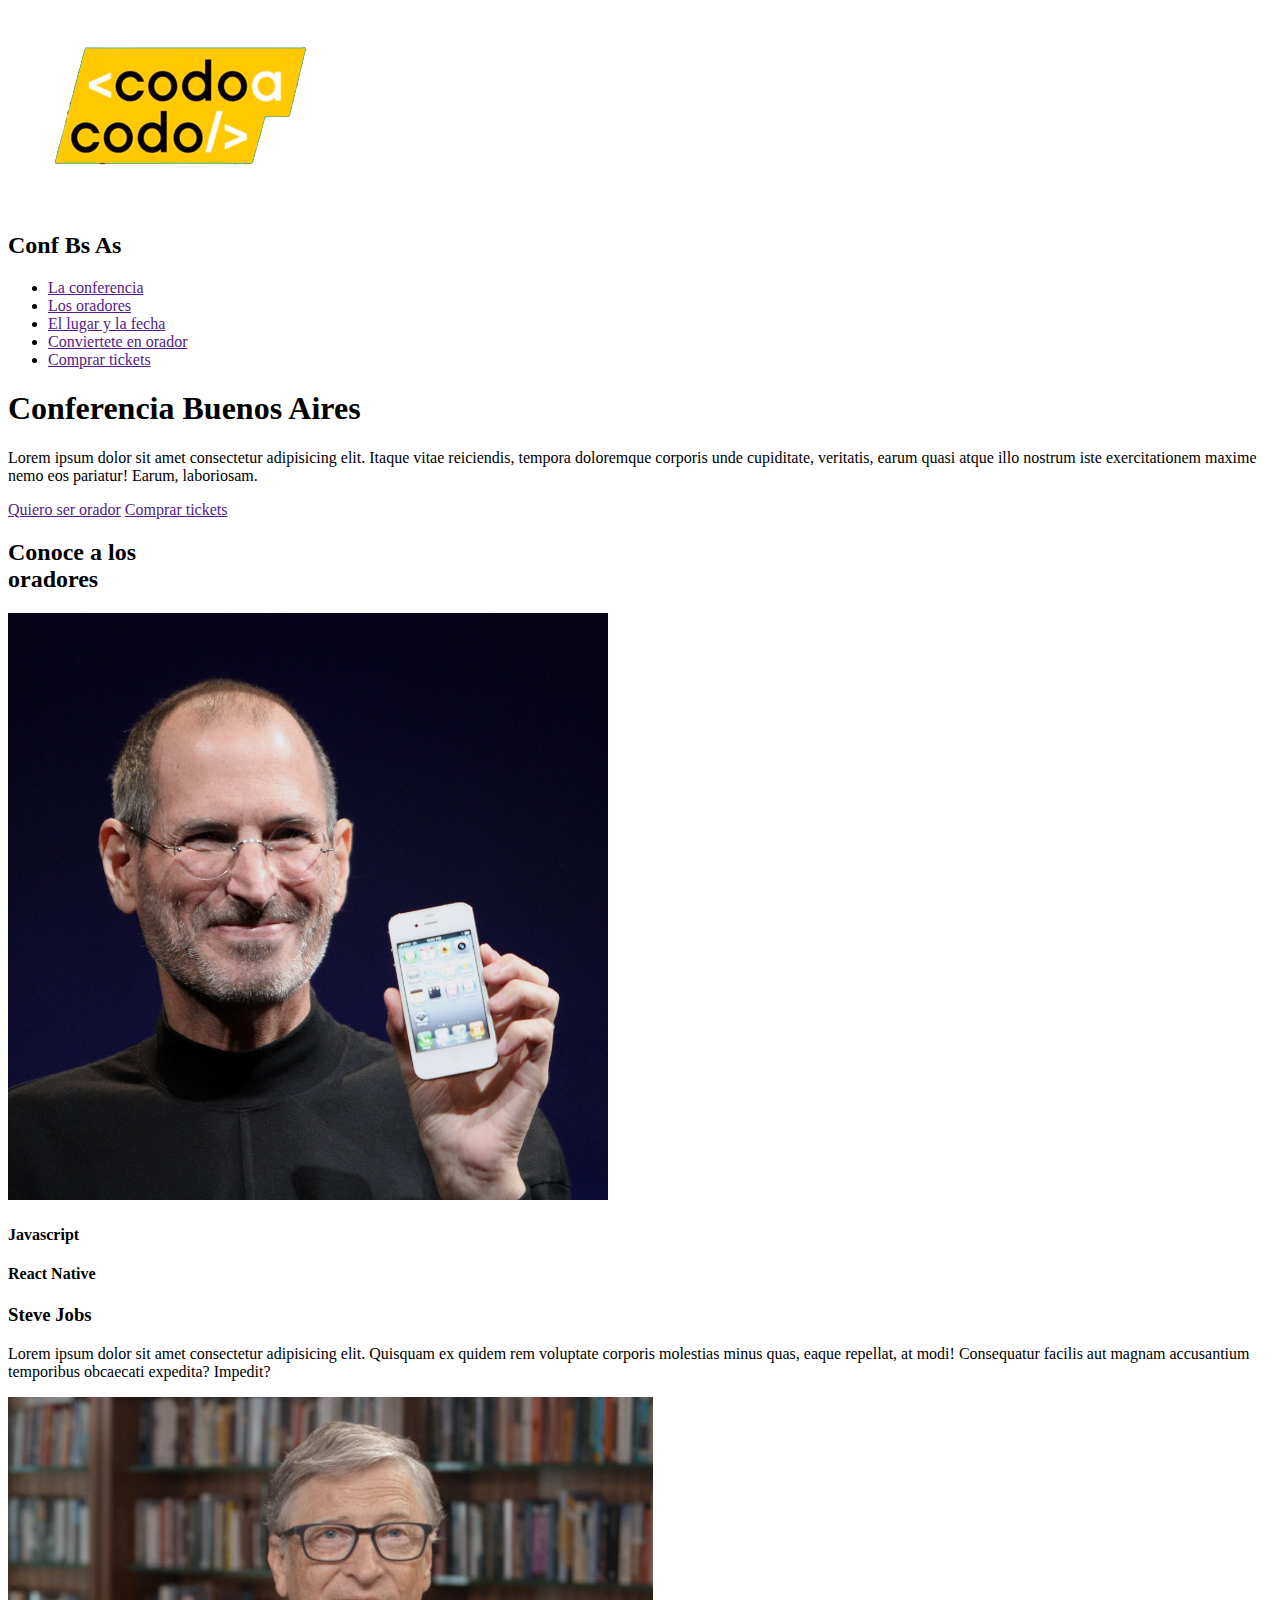
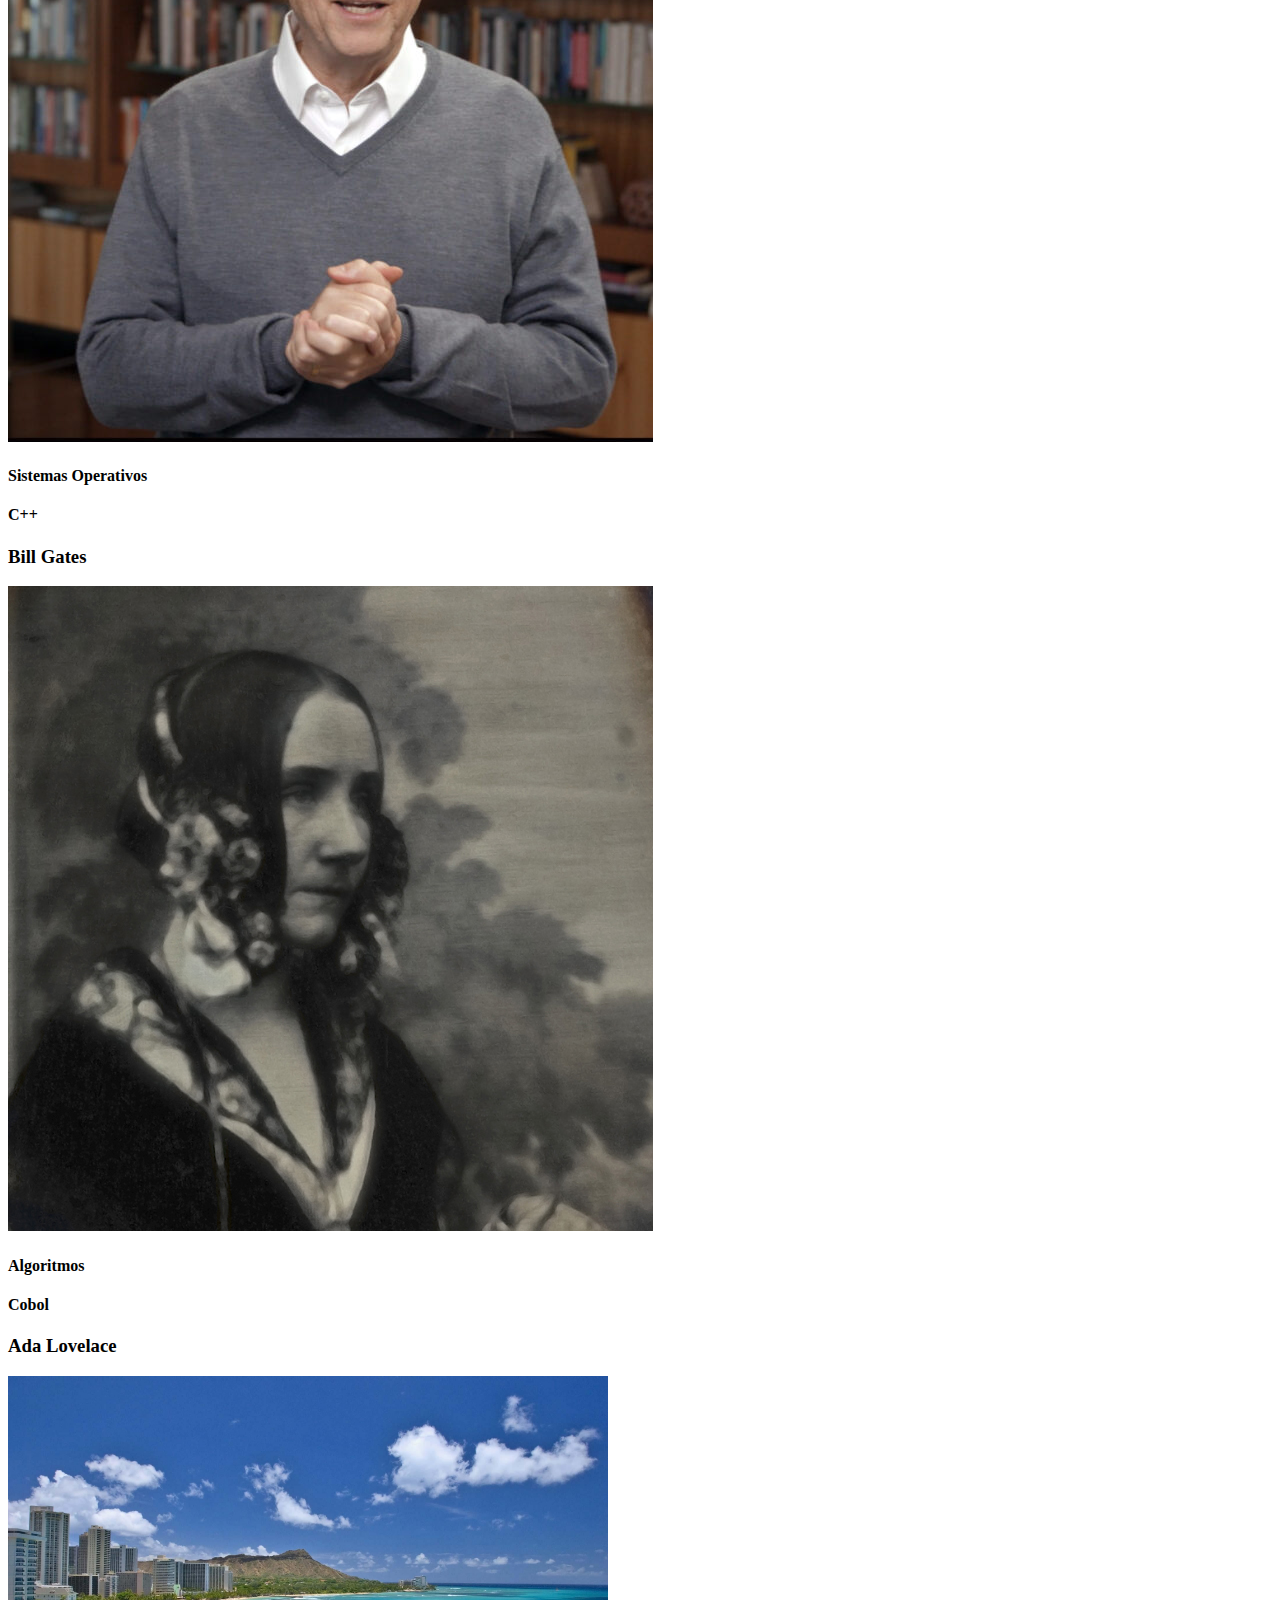
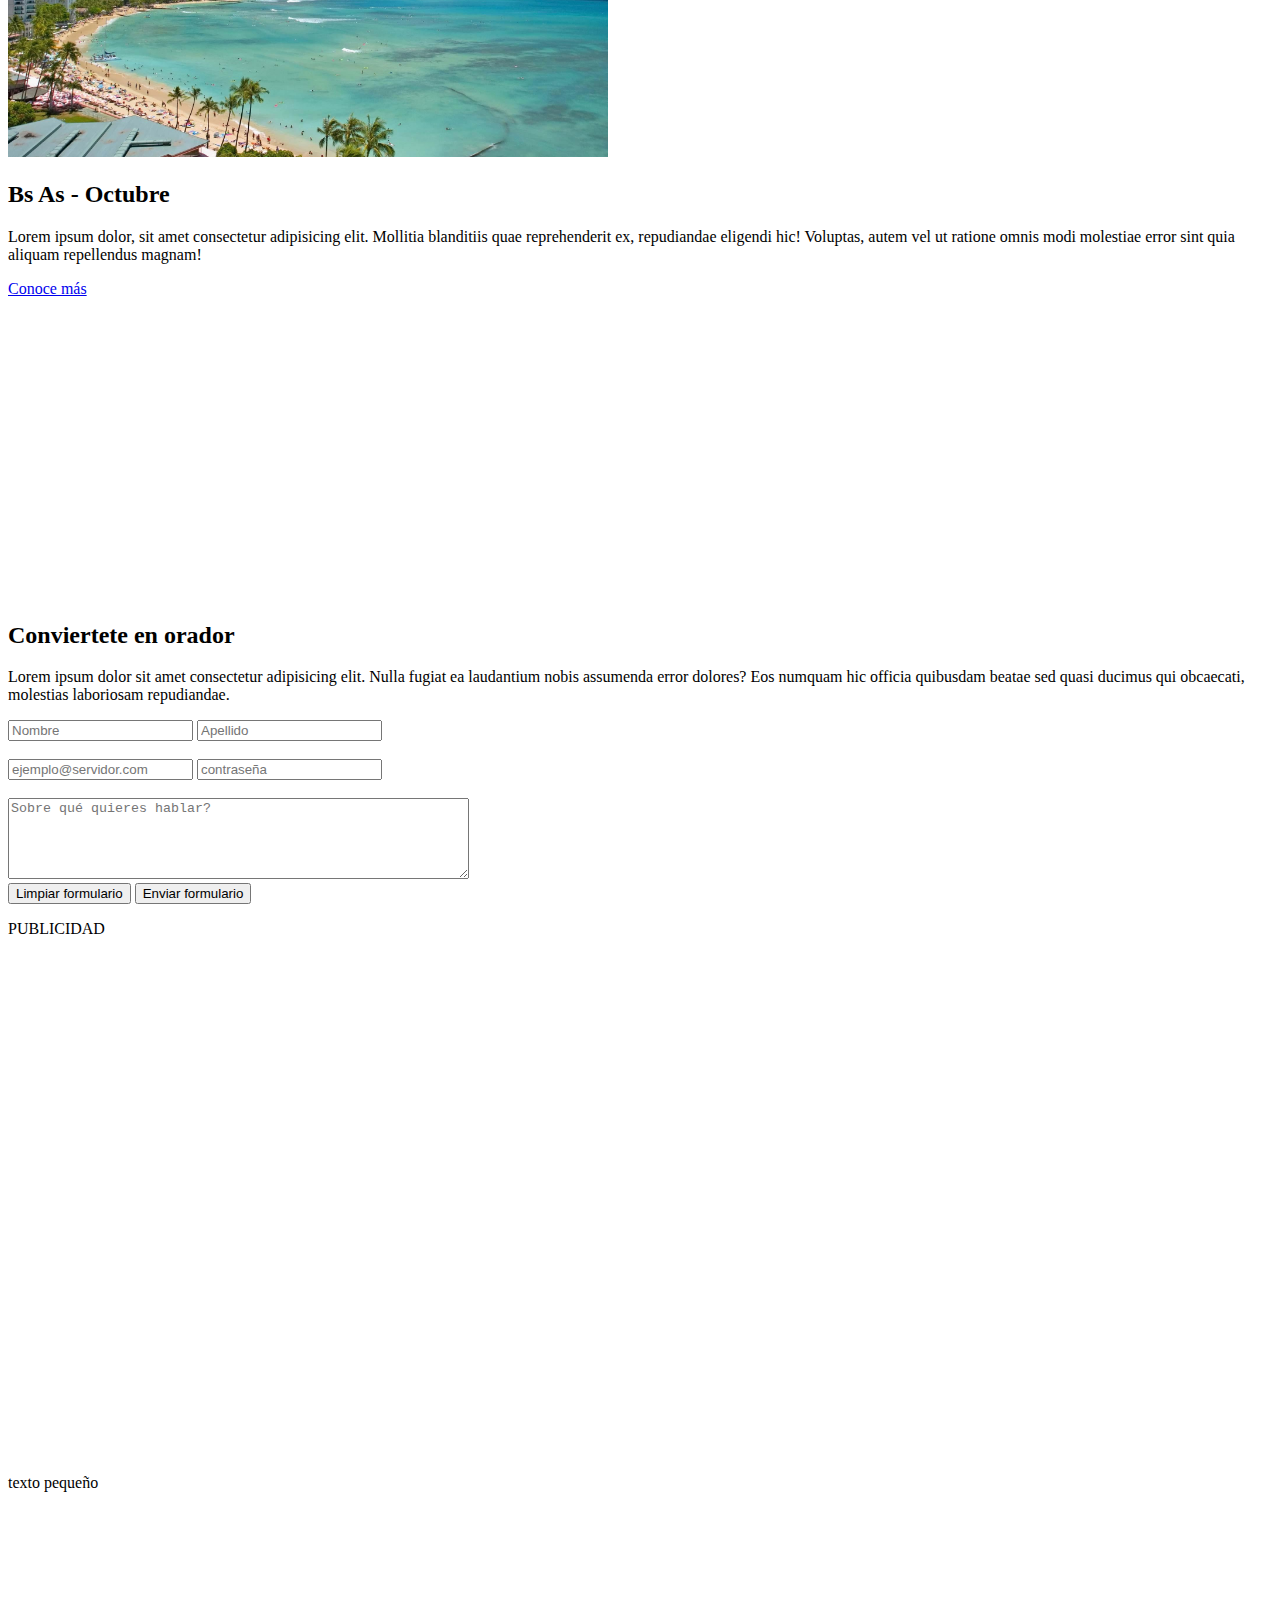
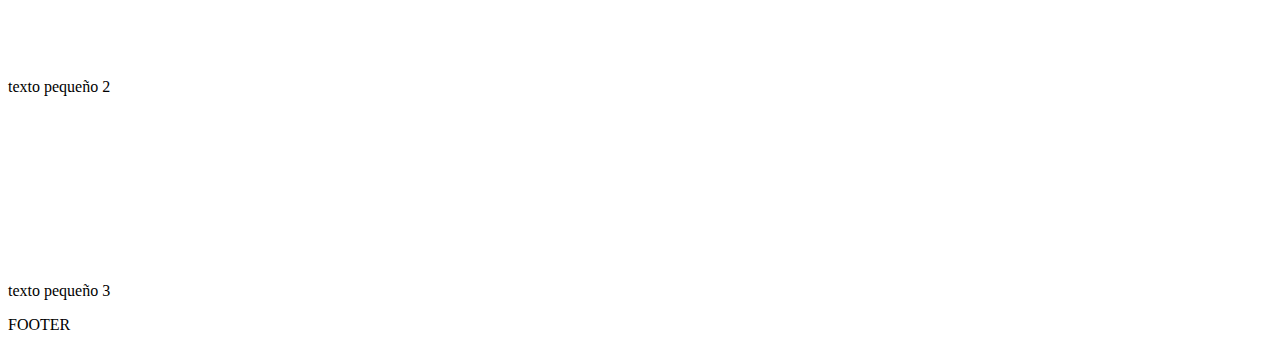
==== index.html @ dec9423e "Clase 5 16082023" ====
<!DOCTYPE html>
<html lang="en">
<head>
    <meta charset="UTF-8">
    <meta name="viewport" content="width=device-width, initial-scale=1.0">
    <title>Proyecto Integrador Front | Lucia Gonzalez</title>
    <!--favicon-->
    <link rel="stylesheet" href="">
</head>
<body>
    <header>
            <a href="#">   
                <img src="./assets/img/codoacodo.png" alt="logo de codo a codo 4.0">
            </a>
            <h2>Conf Bs As</h2>
            <nav>
                <ul>
                    <li><a href="">La conferencia</a></li>
                    <li><a href="">Los oradores</a></li>
                    <li><a href="">El lugar y la fecha</a></li>
                    <li><a href="">Conviertete en orador</a></li>
                    <li><a href="">Comprar tickets</a></li>
                </ul>
            </nav>
            <section>
                <!--<img src="" alt="imagen del palacio de aguas argentinas">-->
                <h1>Conferencia Buenos Aires</h1>
                <p>
                    Lorem ipsum dolor sit amet consectetur adipisicing elit. Itaque vitae reiciendis, tempora doloremque corporis unde cupiditate, veritatis, earum quasi atque illo nostrum iste exercitationem maxime nemo eos pariatur! Earum, laboriosam.
                </p>
                <a href="">Quiero ser orador</a>
                <a href="">Comprar tickets</a>
            </section>
        </header>
        
        <main>
          <section id="oradores">
            <h2><div>Conoce a los</div> oradores</h2>

            <div>
                <img src="./assets/img/Steve_Jobs.jpg" alt="Steve Jobs rostro completo con celular en la mano" width="600" loading="lazy">
                <h4>Javascript</h4>
                <h4>React Native</h4>
                <h3>Steve Jobs</h3>
                <p>Lorem ipsum dolor sit amet consectetur adipisicing elit. Quisquam ex quidem rem voluptate corporis molestias minus quas, eaque repellat, at modi! Consequatur facilis aut magnam accusantium temporibus obcaecati expedita? Impedit?</p>
            </div>
            
            <div>
                <img src="./assets/img/bill.jpg" alt="bill gates" loading="lazy">
                <h4>Sistemas Operativos</h4>
                <h4>C++</h4>
                <h3>Bill Gates</h3>
                <p></p>
            </div>
            <div>
                <img src="./assets/img/ada.jpeg" alt="Ada Lovelace" loading="lazy">
                <h4>Algoritmos</h4>
                <h4>Cobol</h4>
                <h3>Ada Lovelace</h3>
                <p></p>
            </div>
        </section>

          <section id="lugarFecha">
            <img src="./assets/img/honolulu.jpg" alt="Mar del plata" width="600" loading="lazy">
            <h2>Bs As - Octubre</h2>
            <p>Lorem ipsum dolor, sit amet consectetur adipisicing elit. Mollitia blanditiis quae reprehenderit ex, repudiandae eligendi hic! Voluptas, autem vel ut ratione omnis modi molestiae error sint quia aliquam repellendus magnam!</p>
            <a href="./pages/404.html">Conoce más</a>
          </section>

          <section>
            <iframe src="https://www.google.com/maps/embed?pb=!1m18!1m12!1m3!1d3284.1366237167395!2d-58.39758742425996!3d-34.60070657295539!2m3!1f0!2f0!3f0!3m2!1i1024!2i768!4f13.1!3m3!1m2!1s0x95bccabfe23f5e3b%3A0x6f90fe1eadb235cf!2sMuseo%20del%20Agua%20y%20de%20la%20Historia%20Sanitaria!5e0!3m2!1ses!2sar!4v1692228848422!5m2!1ses!2sar" width="400" height="300" style="border:0;" allowfullscreen="" loading="lazy" referrerpolicy="no-referrer-when-downgrade"></iframe>
          </section>

          <section id="formularioOrador">
            <h2>Conviertete en orador</h2>
            <p>Lorem ipsum dolor sit amet consectetur adipisicing elit. Nulla fugiat ea laudantium nobis assumenda error dolores? Eos numquam hic officia quibusdam beatae sed quasi ducimus qui obcaecati, molestias laboriosam repudiandae.</p>
            <form action="./pages/404.html" method="get">
                <div>
                    <input type="text" id="name" name="name" placeholder="Nombre" required>
                    <input type="text" name="apellido" id="apellido" placeholder="Apellido" required>
                </div>
                <br>
                <div>
                    <input type="email" id="email" name="email" placeholder="ejemplo@servidor.com">
                    <input type="password" placeholder="contraseña">
                </div>
                <br>
                <div>
                    <textarea name="comentario" id="comentario" cols="55" rows="5" placeholder="Sobre qué quieres hablar?" required></textarea>
                </div>
                <div>
                    <input type="reset" value="Limpiar formulario">
                    <input type="submit" value="Enviar formulario">
                </div>
            </form>
          </section>
         
        </main>
        <aside>
            <p>PUBLICIDAD</p>
            <div>
                <iframe width="400" height="500"  src="https://www.youtube.com/embed/ptXiQwE535s?controls=0&amp;start=10" title="YouTube video player" frameborder="0" allow="accelerometer; autoplay; clipboard-write; encrypted-media; gyroscope; picture-in-picture; web-share" allowfullscreen></iframe>
                
                <p>texto pequeño</p>
            </div>
            <div>
                <iframe width="400"  src="https://www.youtube.com/embed/ptXiQwE535s?controls=0&amp;start=10" title="YouTube video player" frameborder="0" allow="accelerometer; autoplay; clipboard-write; encrypted-media; gyroscope; picture-in-picture; web-share" allowfullscreen></iframe>
                <p>texto pequeño 2</p>
            </div>
            <div>
                <iframe width="400"  src="https://www.youtube.com/embed/SIotISUq-3w" title="YouTube video player" frameborder="0" allow="accelerometer; autoplay; clipboard-write; encrypted-media; gyroscope; picture-in-picture; web-share" allowfullscreen></iframe>
                <p>texto pequeño 3</p>
            </div>
        </aside>
      
       
        <footer>
            FOOTER
        </footer>
</body>
</html>
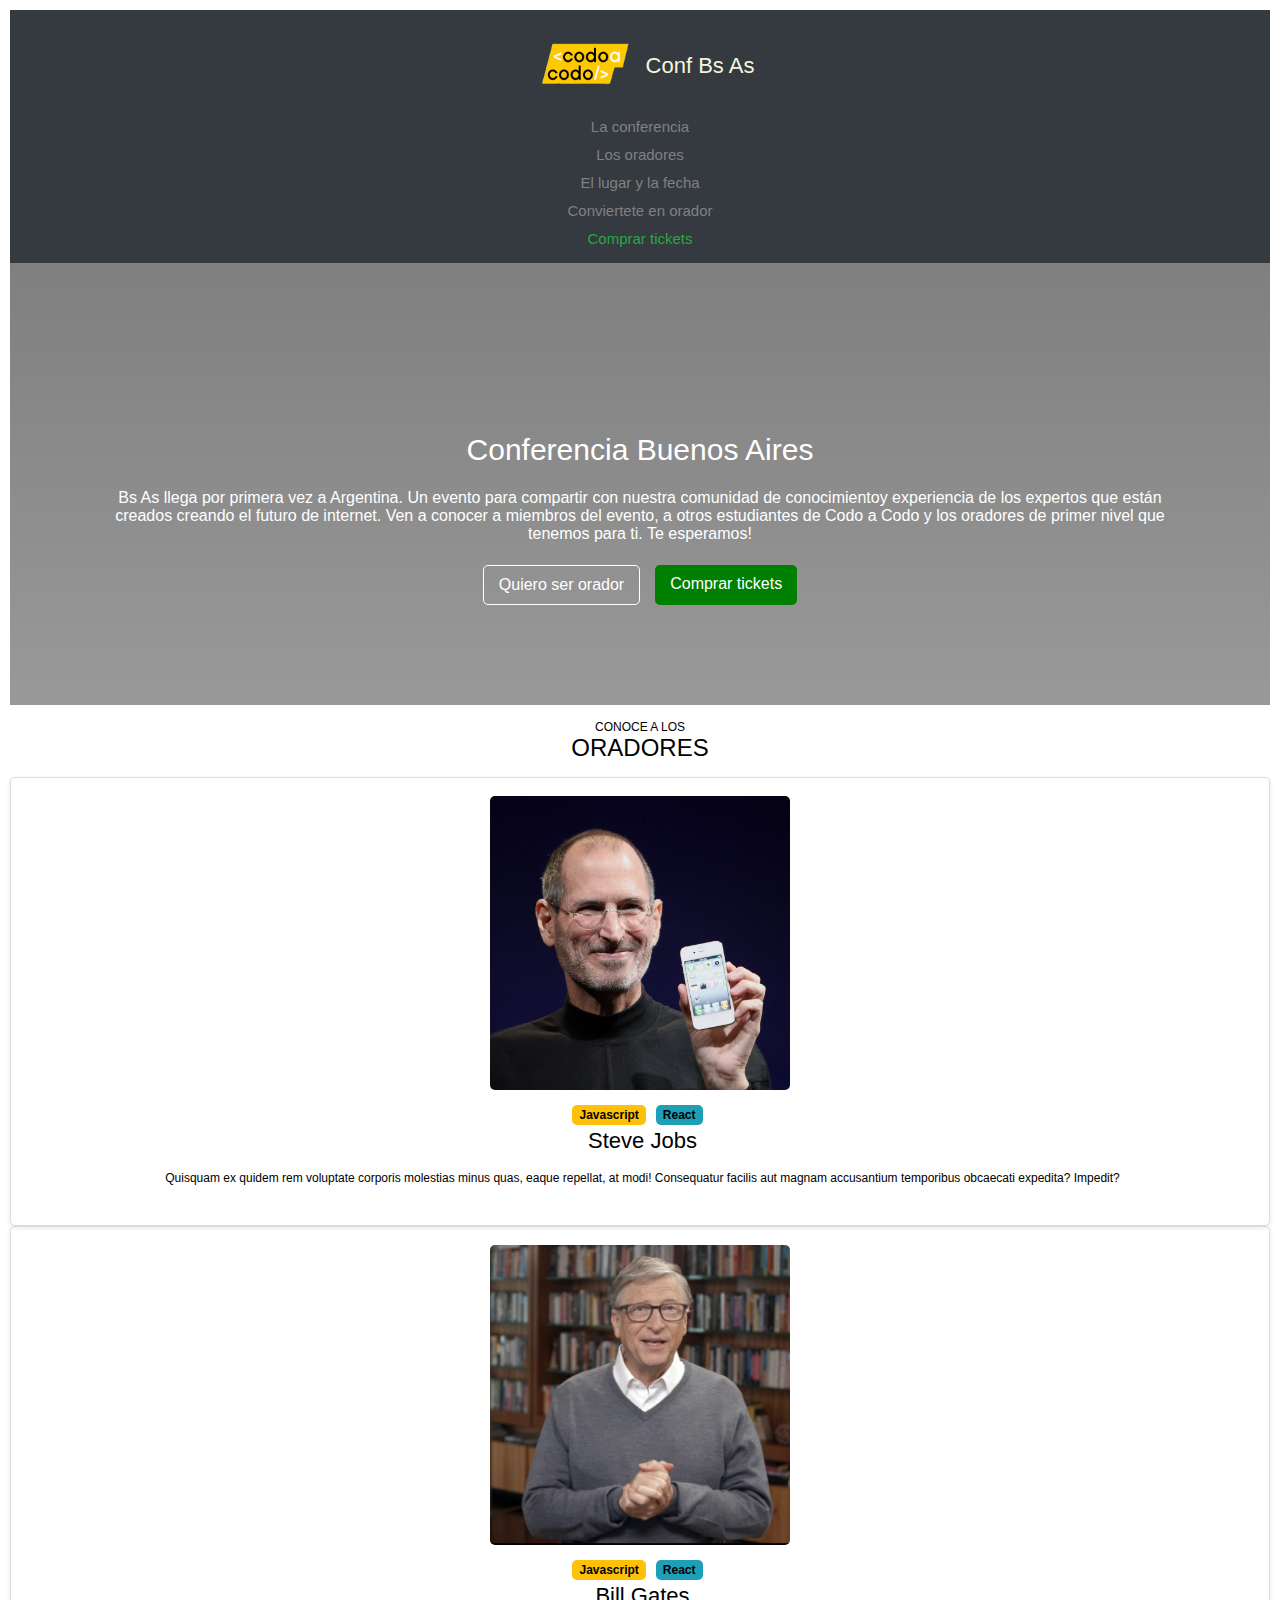
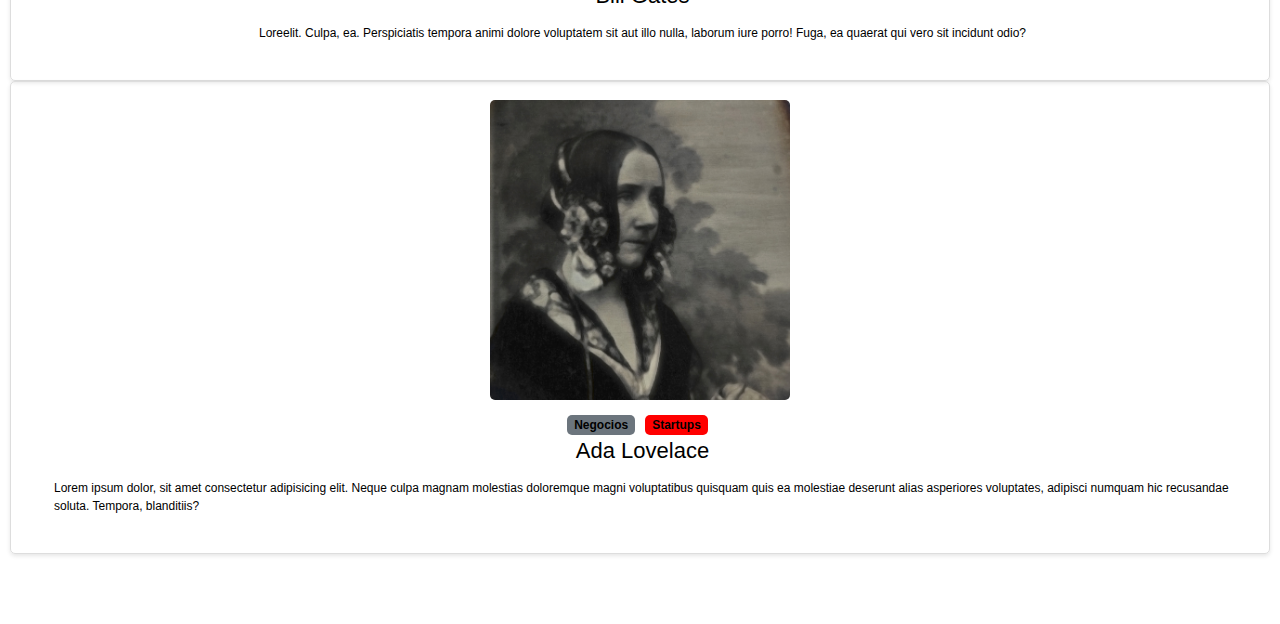
==== commit f75cef0f: "subida 2" ====
--- a/index.html
+++ b/index.html
@@ -5,118 +5,132 @@
     <meta name="viewport" content="width=device-width, initial-scale=1.0">
     <title>Proyecto Integrador Front | Lucia Gonzalez</title>
     <!--favicon-->
-    <link rel="stylesheet" href="">
+    <link rel="stylesheet" href="styles2.css">
 </head>
 <body>
-    <header>
-            <a href="#">   
-                <img src="./assets/img/codoacodo.png" alt="logo de codo a codo 4.0">
-            </a>
-            <h2>Conf Bs As</h2>
-            <nav>
+    <header >
+        <div class="encabezado">
+            <div class="logo_inicio">
+                <a href="#">   
+                    <img src="./assets/img/codoacodo.png" alt="logo de codo a codo 4.0">
+                </a>
+                <h2>Conf Bs As</h2>
+            </div>
+            <nav class="nav1">
                 <ul>
-                    <li><a href="">La conferencia</a></li>
+                    <li class="li"><a href="">La conferencia</a></li>
                     <li><a href="">Los oradores</a></li>
                     <li><a href="">El lugar y la fecha</a></li>
                     <li><a href="">Conviertete en orador</a></li>
-                    <li><a href="">Comprar tickets</a></li>
+                    <li><a id="colorverde" href="">Comprar tickets</a></li>
                 </ul>
             </nav>
-            <section>
+        </div>
+        <div class="encabezado2">
+            <section class="seccion_ppal">
                 <!--<img src="" alt="imagen del palacio de aguas argentinas">-->
                 <h1>Conferencia Buenos Aires</h1>
                 <p>
-                    Lorem ipsum dolor sit amet consectetur adipisicing elit. Itaque vitae reiciendis, tempora doloremque corporis unde cupiditate, veritatis, earum quasi atque illo nostrum iste exercitationem maxime nemo eos pariatur! Earum, laboriosam.
+                    Bs As llega por primera vez a Argentina. Un evento para compartir con nuestra comunidad de conocimientoy experiencia de los expertos que están creados creando el futuro de internet. Ven a conocer a miembros del evento, a otros estudiantes de Codo a Codo  y los oradores de primer nivel que tenemos para ti. Te esperamos!
                 </p>
-                <a href="">Quiero ser orador</a>
-                <a href="">Comprar tickets</a>
+                <div class="botones">
+                    <a id="quieroserorador" href="">Quiero ser orador</a>
+                    <a id="comprartickets" href="">Comprar tickets</a>
+                </div>
+                
             </section>
+        </div>
         </header>
         
-        <main>
-          <section id="oradores">
-            <h2><div>Conoce a los</div> oradores</h2>
-
-            <div>
-                <img src="./assets/img/Steve_Jobs.jpg" alt="Steve Jobs rostro completo con celular en la mano" width="600" loading="lazy">
-                <h4>Javascript</h4>
-                <h4>React Native</h4>
-                <h3>Steve Jobs</h3>
-                <p>Lorem ipsum dolor sit amet consectetur adipisicing elit. Quisquam ex quidem rem voluptate corporis molestias minus quas, eaque repellat, at modi! Consequatur facilis aut magnam accusantium temporibus obcaecati expedita? Impedit?</p>
+        <main class="main">
+          <section class="oradores" id="oradores">
+            <div class="titulo">
+                <h2><div>CONOCE A LOS</div> ORADORES</h2>
             </div>
-            
-            <div>
-                <img src="./assets/img/bill.jpg" alt="bill gates" loading="lazy">
-                <h4>Sistemas Operativos</h4>
-                <h4>C++</h4>
-                <h3>Bill Gates</h3>
-                <p></p>
-            </div>
-            <div>
-                <img src="./assets/img/ada.jpeg" alt="Ada Lovelace" loading="lazy">
-                <h4>Algoritmos</h4>
-                <h4>Cobol</h4>
-                <h3>Ada Lovelace</h3>
-                <p></p>
+            <div class="tarjetas">
+                <div class="orador">
+                    <img class="imgorador" src="./assets/img/Steve_Jobs.jpg" alt="Steve Jobs rostro completo con celular en la mano" width="600" loading="lazy">
+                    <div class="etiquetitas">
+                        <h4 class="etiquetaamarilla">Javascript</h4>
+                        <h4 class="etiquetaceleste">React</h4>
+                    </div>
+                    <h3 class="nombre">Steve Jobs</h3>
+                    <p> Quisquam ex quidem rem voluptate corporis molestias minus quas, eaque repellat, at modi! Consequatur facilis aut magnam accusantium temporibus obcaecati expedita? Impedit?</p>
+                </div>
+                
+                <div class="orador">
+                    <img class="imgorador" src="./assets/img/bill.jpg" alt="bill gates" loading="lazy">
+                    <div class="etiquetitas">
+                        <h4 class="etiquetaamarilla">Javascript</h4>
+                        <h4 class="etiquetaceleste">React</h4>
+                    </div>
+                    <h3 class="nombre">Bill Gates</h3>
+                    <p>Loreelit. Culpa, ea. Perspiciatis tempora animi dolore voluptatem sit aut illo nulla, laborum iure porro! Fuga, ea quaerat qui vero sit incidunt odio?</p>
+                </div>
+                <div class="orador">
+                    <img class="imgorador" src="./assets/img/ada.jpeg" alt="Ada Lovelace" loading="lazy">
+                    <div class="etiquetitas">
+                        <h4 class="etiquetagris">Negocios</h4>
+                        <h4 class="etiquetaroja">Startups</h4>
+                    </div>
+                    <h3 class="nombre">Ada Lovelace</h3>
+                    <p>Lorem ipsum dolor, sit amet consectetur adipisicing elit. Neque culpa magnam molestias doloremque magni voluptatibus quisquam quis ea molestiae deserunt alias asperiores voluptates, adipisci numquam hic recusandae soluta. Tempora, blanditiis?</p>
+                </div>
             </div>
         </section>
 
-          <section id="lugarFecha">
-            <img src="./assets/img/honolulu.jpg" alt="Mar del plata" width="600" loading="lazy">
-            <h2>Bs As - Octubre</h2>
-            <p>Lorem ipsum dolor, sit amet consectetur adipisicing elit. Mollitia blanditiis quae reprehenderit ex, repudiandae eligendi hic! Voluptas, autem vel ut ratione omnis modi molestiae error sint quia aliquam repellendus magnam!</p>
-            <a href="./pages/404.html">Conoce más</a>
-          </section>
+          <!-- <section class="lugarFecha">
+            <img class="fotohonolulu" src="./assets/img/honolulu.jpg" alt="Mar del plata" width="600" loading="lazy">
+            <div class="lugartexto">
+                <h2 class="titulolugar">Bs As - Octubre</h2>
+                <p class="descriplugar">Buenos Aires es la provincia y localidad más grande del estado de Argentina, el los Estados Unidos. Honolulu es la más sureña de entre las principales ciudades estadounidenses. Aunque el nombre de Honolulu se refiere al área urbana en la costa sureste de la isla de Oahu, la ciudad y el condado de Honolulu han formado una ciudad-condado consolidada que cubre toda la ciudad (aproximadamente 600 km2 de superficie).</p>
+                <div class="conoceMas">
+                    <a id="conoceMas" href="./pages/404.html">Conoce más</a>
+                </div>
+            </div>
+          </section> -->
 
-          <section>
-            <iframe src="https://www.google.com/maps/embed?pb=!1m18!1m12!1m3!1d3284.1366237167395!2d-58.39758742425996!3d-34.60070657295539!2m3!1f0!2f0!3f0!3m2!1i1024!2i768!4f13.1!3m3!1m2!1s0x95bccabfe23f5e3b%3A0x6f90fe1eadb235cf!2sMuseo%20del%20Agua%20y%20de%20la%20Historia%20Sanitaria!5e0!3m2!1ses!2sar!4v1692228848422!5m2!1ses!2sar" width="400" height="300" style="border:0;" allowfullscreen="" loading="lazy" referrerpolicy="no-referrer-when-downgrade"></iframe>
-          </section>
 
-          <section id="formularioOrador">
-            <h2>Conviertete en orador</h2>
-            <p>Lorem ipsum dolor sit amet consectetur adipisicing elit. Nulla fugiat ea laudantium nobis assumenda error dolores? Eos numquam hic officia quibusdam beatae sed quasi ducimus qui obcaecati, molestias laboriosam repudiandae.</p>
-            <form action="./pages/404.html" method="get">
-                <div>
-                    <input type="text" id="name" name="name" placeholder="Nombre" required>
-                    <input type="text" name="apellido" id="apellido" placeholder="Apellido" required>
-                </div>
-                <br>
-                <div>
-                    <input type="email" id="email" name="email" placeholder="ejemplo@servidor.com">
-                    <input type="password" placeholder="contraseña">
-                </div>
+          <!-- <section id="formularioOrador">
+            <div class="formularioEncabezado">
+                <h2>CONVIERTETE EN UN <div class="orador">ORADOR</div></h2>
+                <p>Anótate como orador para dar una charla ignite. Cuéntanos de qué quieres hablar!</p>
+            </div>
+            <div class="contenidoform">
+                <form action="./pages/404.html" method="get">
+                    <div class="datos">
+                        <div class="classnombre"><input type="text" id="name" name="name" placeholder="Nombre" required></div>
+                        <div class="classapellido"><input type="text" name="apellido" id="apellido" placeholder="Apellido" required></div>
+                    </div>
+            
                 <br>
                 <div>
                     <textarea name="comentario" id="comentario" cols="55" rows="5" placeholder="Sobre qué quieres hablar?" required></textarea>
                 </div>
-                <div>
-                    <input type="reset" value="Limpiar formulario">
-                    <input type="submit" value="Enviar formulario">
+                <p>Recuerda incluir un titulo para tu charla</p>
+                <div class="botonEnviar">
+                    <input type="submit" value="Enviar">
                 </div>
+            </div>
             </form>
-          </section>
+          </section> -->
          
-        </main>
-        <aside>
-            <p>PUBLICIDAD</p>
-            <div>
-                <iframe width="400" height="500"  src="https://www.youtube.com/embed/ptXiQwE535s?controls=0&amp;start=10" title="YouTube video player" frameborder="0" allow="accelerometer; autoplay; clipboard-write; encrypted-media; gyroscope; picture-in-picture; web-share" allowfullscreen></iframe>
-                
-                <p>texto pequeño</p>
-            </div>
-            <div>
-                <iframe width="400"  src="https://www.youtube.com/embed/ptXiQwE535s?controls=0&amp;start=10" title="YouTube video player" frameborder="0" allow="accelerometer; autoplay; clipboard-write; encrypted-media; gyroscope; picture-in-picture; web-share" allowfullscreen></iframe>
-                <p>texto pequeño 2</p>
-            </div>
-            <div>
-                <iframe width="400"  src="https://www.youtube.com/embed/SIotISUq-3w" title="YouTube video player" frameborder="0" allow="accelerometer; autoplay; clipboard-write; encrypted-media; gyroscope; picture-in-picture; web-share" allowfullscreen></iframe>
-                <p>texto pequeño 3</p>
-            </div>
-        </aside>
+        </main> 
+        
       
        
-        <footer>
-            FOOTER
-        </footer>
+        <!-- <footer>
+            <nav>
+                <ul>
+                    <li><a href="">Preguntas Frecunetes</a></li>
+                    <li><a href="">Contáctanos</a></li>
+                    <li><a href="">Prensa</a></li>
+                    <li><a href="">Conferencias</a></li>
+                    <li><a href="">Términos y Condiciones</a></li>
+                    <li><a href="">Privacidad</a></li>
+                    <li><a href="">Estudiantes</a></li>
+                </ul>
+            </nav>
+        </footer> --> 
 </body>
 </html>--- a/styles2.css
+++ b/styles2.css
@@ -0,0 +1,294 @@
+/* mobile first*/
+* {
+    margin: 0;
+    padding: 0;
+    box-sizing: border-box;
+}
+
+body {
+    padding: 10px;
+    font-family: "Poppins", Arial, sans-serif;
+}
+
+.encabezado{
+    height: 100%;
+    display: flex;
+    justify-content: space-between;
+    flex-direction: column;
+    background: rgb(53, 58, 64);
+    color: beige;
+    align-items: center;
+    .logo_inicio{
+        display: flex;
+        flex-direction: row;
+        flex-wrap: wrap;
+        align-items: center;
+        justify-content: center;
+        padding-top: 20px;
+        /*padding-left: 20px;*/
+        width: 100%;
+        height: 50%;
+    }
+    .logo_inicio a img{
+        width: 100%;
+        max-width: 120px;
+        cursor: pointer;
+    }
+    .logo_inicio h2{
+        font-size: 22px;
+        font-weight: 300;
+        margin: 0;
+        padding: 0;
+    }
+   /* .nav1{
+        display: flex;
+        flex-direction: column;
+        align-items: center;
+        justify-content: center;
+    }*/
+    .nav1 ul{
+        display: flex;
+        flex-direction: column;
+        align-items: center;
+        justify-content: center;
+        
+        list-style: none;
+        margin: 0;
+        padding: 10px;
+        /*margin-right: 40px;*/
+        width: 100%;
+        height: 50%;
+    }
+    .nav1 ul li{
+        padding: 5px;
+    }
+    .nav1 ul li a {
+        /* hacer que se ilumine cuando pasa el cursor por el nombre*/
+            text-decoration: none;
+            color: gray;
+            font-size: 15px;
+            font-weight: 400;
+            
+            /*transition: all 0.3s ease-in-out;*/
+            
+            /*cursor: pointer;*/
+        }
+        #colorverde {
+            color: rgb(41, 167, 68);
+        }
+
+}
+.encabezado2 {
+    background-image: linear-gradient(rgba(0, 0, 0, 0.5), rgba(0, 0, 0, 0.4)), url(../CAC-JAVA-Proyecto1/assets/img/ba1.jpg);
+    background-position: center;
+    background-size: cover;
+    background-repeat: no-repeat;
+    width: 100%;
+    height: 84.5%;
+    display: flex;
+    flex-direction: column;
+    align-items: center;
+    justify-content: space-around;
+    color: white;
+    .seccion_ppal{
+        padding: 150px 100px 100px 100px;
+        display: flex;
+        flex-direction: column;
+        text-align: center;
+        justify-content: center;
+        
+    }
+    .seccion_ppal h1{
+        font-size: 30px;
+        font-weight: 500;
+        margin: 0;
+        padding: 20px;
+    }
+    .seccion_ppal p {
+        padding: 2px;
+    }
+    .botones{
+        display: flex;
+        justify-content: center;
+        padding-top: 20px;
+    }
+    
+    #quieroserorador{
+        padding: 10px 15px;
+        border-radius: 5px;
+        border: 1px solid white;
+    
+        text-decoration: none;
+        color: white;
+        font-size: 16px;
+        font-weight: 400;
+        transition: all 0.3s ease-in-out;
+    }
+    
+    #comprartickets{
+        padding: 10px 15px;
+        margin-left: 15px;
+        border-radius: 5px;
+        background-color: green;
+    
+        text-decoration: none;
+        color: white;
+        font-size: 16px;
+        font-weight: 400;
+        /*transition: all 0.3s ease-in-out;*/
+    }
+}
+
+/*CONOCE A LOS ORADORES*/
+.main {
+    
+    display: flex;
+    flex-direction: column;
+    .oradores{
+        
+        .titulo{
+            margin-top: 10px;
+            text-align: center;
+            padding: 5px;
+        }
+        .titulo h2{
+            font-size: 24px;
+            font-weight: 500;
+        }
+        .titulo h2 div{
+            text-align: center;
+            font-size: 12px;
+            font-weight: 300;
+        }
+        .tarjetas{
+            display: flex;
+            flex-direction: column;
+            column-gap: 20px;
+        
+            /*grid-template-columns: repeat(3, 300px);*/
+            margin: 10px auto 60px auto;
+            .orador{
+                border: 1px solid #dddddd;
+                overflow: hidden;
+                border-radius: 5px;
+                box-shadow: 0 2px 4px rgba(0, 0, 0, 0.1);
+                text-align: left;
+                display: flex;
+                flex-direction: column;
+                align-items: center;
+                justify-content: space-between;
+                padding: 18px;
+                .imgorador{
+                    width: 300px;
+                    border-radius: 5px;
+                }
+                .etiquetitas {
+                    
+                        display: flex;
+                        margin-left: 5px;
+                        margin-top: 15px;
+                        
+                    
+                    
+                    .etiquetaamarilla{
+                        background-color: #fec107;
+                        text-align: center;
+                        padding: 3px 7px;
+                        font-size: 12px;
+                        font-weight: 600;
+                        border-radius: 5px;
+                        margin-right: 10px;
+                    }
+                    
+                    .etiquetaceleste{
+                        background-color: rgb(29, 159, 183);
+                        text-align: center;
+                        padding: 3px 7px;
+                        font-size: 12px;
+                        font-weight: 600;
+                        border-radius: 5px;
+                        margin-right: 10px;
+                    }
+                    
+                    .etiquetagris{
+                        background-color: #6c757d;
+                        text-align: center;
+                        padding: 3px 7px;
+                        font-size: 12px;
+                        font-weight: 600;
+                        border-radius: 5px;
+                        margin-right: 10px;
+                    }
+                    
+                    .etiquetaroja {
+                        background-color: red;
+                        text-align: center;
+                        padding: 3px 7px;
+                        font-size: 12px;
+                        font-weight: 600;
+                        border-radius: 5px;
+                        margin-right: 10px;
+                    }
+
+                }
+                .nombre {
+                    margin-left: 5px;
+                    margin-top: 3px;
+                    font-weight: 500;
+                    font-size: 22px;
+                    text-align: left;
+                }
+                /*texto orador*/
+                
+            }
+            .orador p {
+                margin: 15px 20px 20px 25px;
+                font-weight: 300;
+                font-size: 12px;
+                line-height: 1.5;
+                text-align: left;
+                color: rgb(0, 0, 0);
+            }
+                
+        }
+}
+
+
+/*
+.main {
+    height: 98vh;
+
+    .oradores {
+        display: flex;
+        flex-direction: column;
+        height: 98vh;
+        .titulo{
+            color: aqua;
+        }
+    }
+    .lugarFecha {
+        display: flex;
+        flex-direction: column;
+        height: 100vh;
+        row-gap: 10px;
+        .fotohonolulu {
+            background-position: center;
+            background-size: cover;
+            background-repeat: no-repeat;
+            width: 100%;
+            height: 50%;
+        }
+        .lugartexto{
+            width: 100%;
+            height: 50%;
+            background-color: bisque;
+            display: flex;
+            flex-direction: column;
+            align-items: center;
+            justify-content: space-evenly;
+            color: black;
+        }
+        
+    }*/
+
+
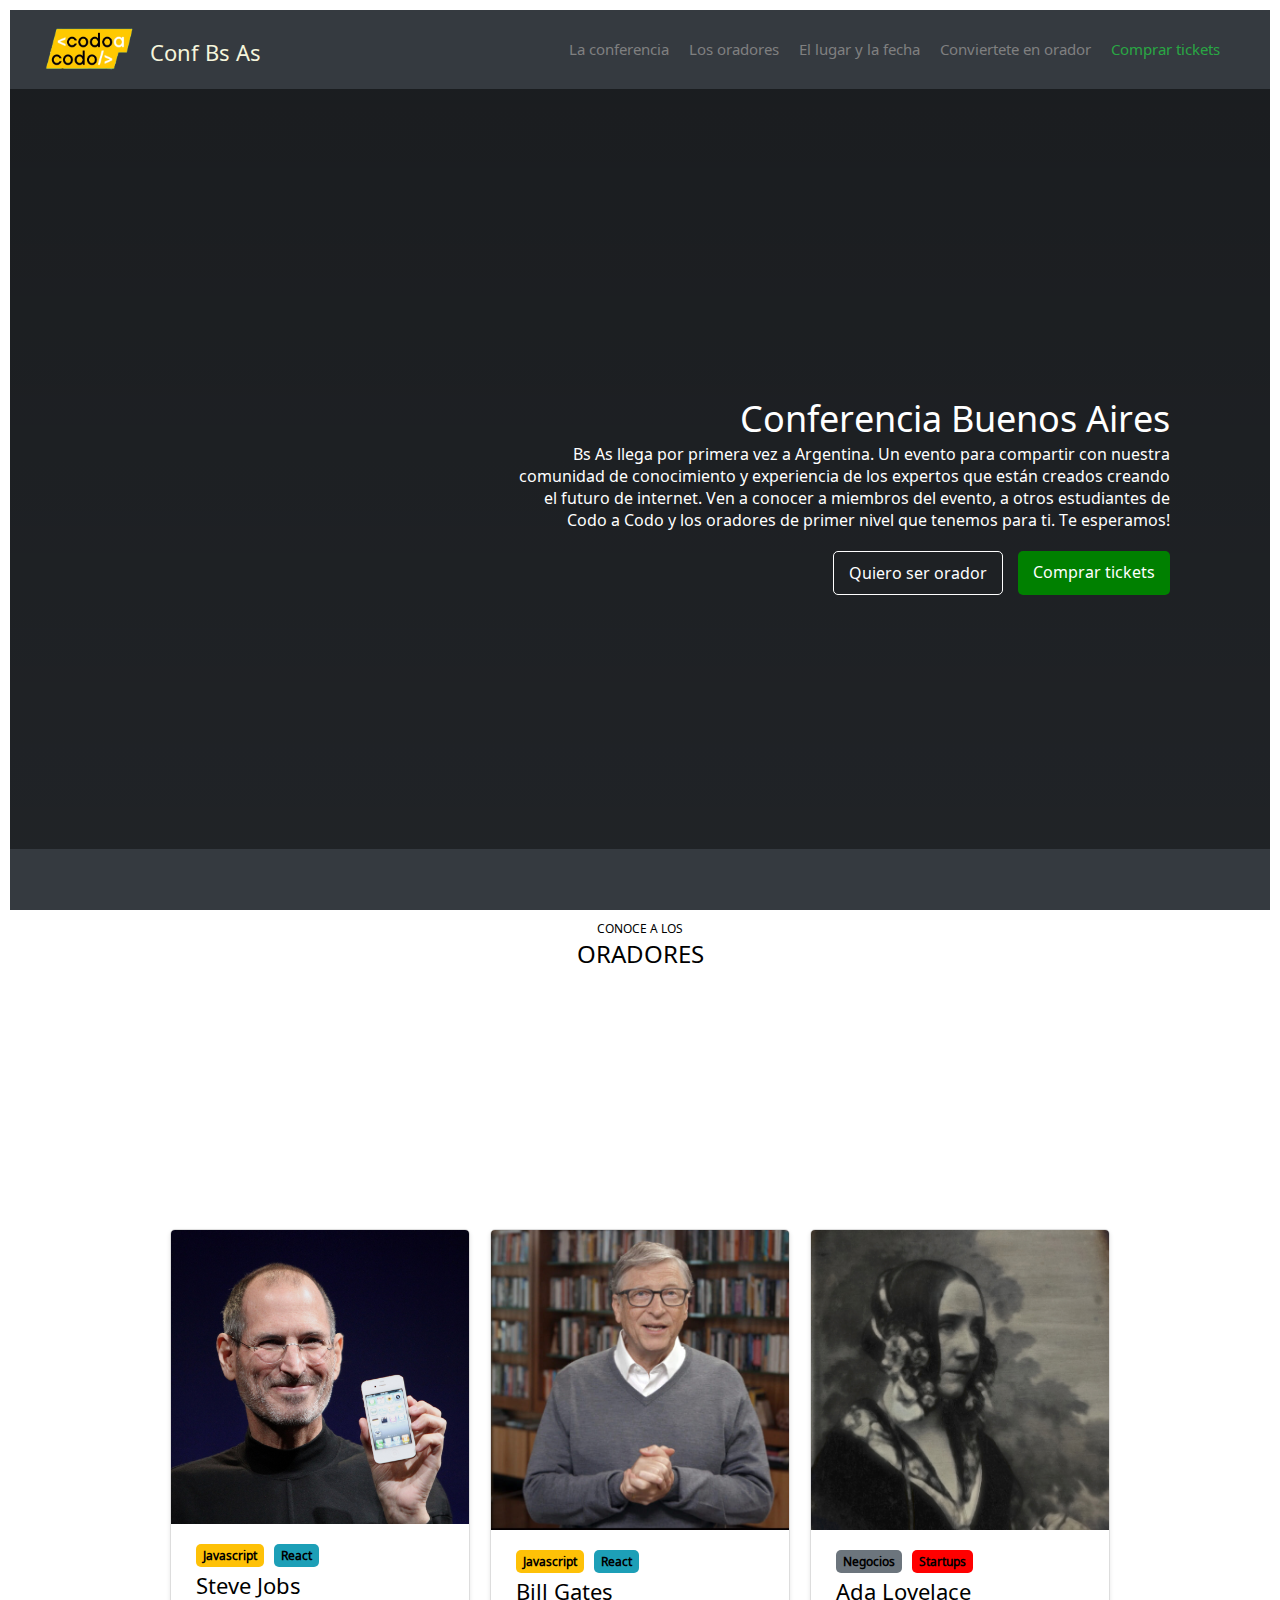
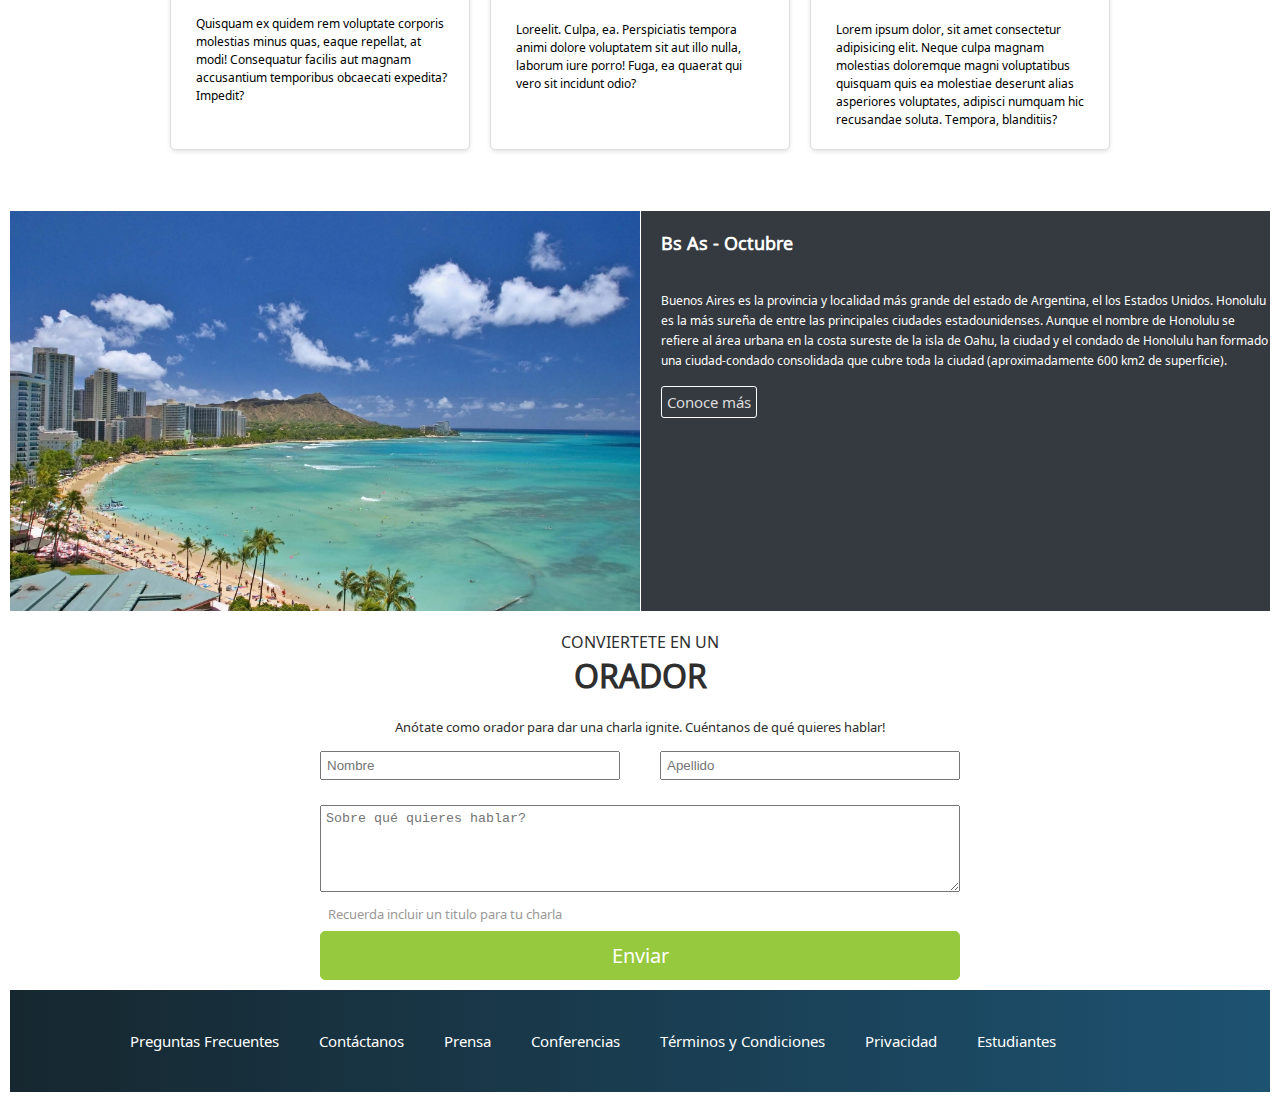
==== commit 8b35eba6: "actualizacion 3" ====
--- a/index.html
+++ b/index.html
@@ -1,12 +1,18 @@
 <!DOCTYPE html>
-<html lang="en">
+<html lang="es">
 <head>
     <meta charset="UTF-8">
     <meta name="viewport" content="width=device-width, initial-scale=1.0">
     <title>Proyecto Integrador Front | Lucia Gonzalez</title>
     <!--favicon-->
-    <link rel="stylesheet" href="styles2.css">
+    <link rel="stylesheet" media="only screen and (max-width: 576px)" href="styles2.css">
+    <link rel="stylesheet" media="only screen and (min-width: 991px)" href="styles.css">
+
+    <link rel="preconnect" href="https://fonts.googleapis.com">
+    <link rel="preconnect" href="https://fonts.gstatic.com" crossorigin>
+    <link href="https://fonts.googleapis.com/css2?family=Courgette&family=Noto+Sans+Shavian&display=swap" rel="stylesheet">
 </head>
+
 <body>
     <header >
         <div class="encabezado">
@@ -31,7 +37,7 @@
                 <!--<img src="" alt="imagen del palacio de aguas argentinas">-->
                 <h1>Conferencia Buenos Aires</h1>
                 <p>
-                    Bs As llega por primera vez a Argentina. Un evento para compartir con nuestra comunidad de conocimientoy experiencia de los expertos que están creados creando el futuro de internet. Ven a conocer a miembros del evento, a otros estudiantes de Codo a Codo  y los oradores de primer nivel que tenemos para ti. Te esperamos!
+                    Bs As llega por primera vez a Argentina. Un evento para compartir con nuestra comunidad de conocimiento y experiencia de los expertos que están creados creando el futuro de internet. Ven a conocer a miembros del evento, a otros estudiantes de Codo a Codo  y los oradores de primer nivel que tenemos para ti. Te esperamos!
                 </p>
                 <div class="botones">
                     <a id="quieroserorador" href="">Quiero ser orador</a>
@@ -43,7 +49,7 @@
         </header>
         
         <main class="main">
-          <section class="oradores" id="oradores">
+          <section class="oradores" >
             <div class="titulo">
                 <h2><div>CONOCE A LOS</div> ORADORES</h2>
             </div>
@@ -79,7 +85,7 @@
             </div>
         </section>
 
-          <!-- <section class="lugarFecha">
+          <section class="lugarFecha">
             <img class="fotohonolulu" src="./assets/img/honolulu.jpg" alt="Mar del plata" width="600" loading="lazy">
             <div class="lugartexto">
                 <h2 class="titulolugar">Bs As - Octubre</h2>
@@ -88,41 +94,41 @@
                     <a id="conoceMas" href="./pages/404.html">Conoce más</a>
                 </div>
             </div>
-          </section> -->
+          </section>
 
 
-          <!-- <section id="formularioOrador">
+          <section class="formularioOrador">
             <div class="formularioEncabezado">
-                <h2>CONVIERTETE EN UN <div class="orador">ORADOR</div></h2>
-                <p>Anótate como orador para dar una charla ignite. Cuéntanos de qué quieres hablar!</p>
+                <h2 class="convenun">CONVIERTETE EN UN <div class="orador">ORADOR</div></h2>
+                <p class="textoformulario">Anótate como orador para dar una charla ignite. Cuéntanos de qué quieres hablar!</p>
             </div>
             <div class="contenidoform">
-                <form action="./pages/404.html" method="get">
+                <form class="contenidoform__hijo" action="./pages/404.html" method="get">
                     <div class="datos">
                         <div class="classnombre"><input type="text" id="name" name="name" placeholder="Nombre" required></div>
                         <div class="classapellido"><input type="text" name="apellido" id="apellido" placeholder="Apellido" required></div>
                     </div>
             
                 <br>
-                <div>
+                <div class="comentario">
                     <textarea name="comentario" id="comentario" cols="55" rows="5" placeholder="Sobre qué quieres hablar?" required></textarea>
                 </div>
-                <p>Recuerda incluir un titulo para tu charla</p>
+                <p class="contenidoform__nota">Recuerda incluir un titulo para tu charla</p>
                 <div class="botonEnviar">
                     <input type="submit" value="Enviar">
                 </div>
             </div>
             </form>
-          </section> -->
+          </section>
          
         </main> 
         
       
        
-        <!-- <footer>
-            <nav>
+        <footer class="footer">
+            <nav class="footer__nav">
                 <ul>
-                    <li><a href="">Preguntas Frecunetes</a></li>
+                    <li><a href="">Preguntas Frecuentes</a></li>
                     <li><a href="">Contáctanos</a></li>
                     <li><a href="">Prensa</a></li>
                     <li><a href="">Conferencias</a></li>
@@ -131,6 +137,6 @@
                     <li><a href="">Estudiantes</a></li>
                 </ul>
             </nav>
-        </footer> --> 
+        </footer> 
 </body>
 </html>--- a/styles2.css
+++ b/styles2.css
@@ -3,11 +3,13 @@
     margin: 0;
     padding: 0;
     box-sizing: border-box;
+    
 }
 
 body {
     padding: 10px;
-    font-family: "Poppins", Arial, sans-serif;
+    font-family: 'Courgette', cursive;
+    font-family: 'Noto Sans Shavian', sans-serif;
 }
 
 .encabezado{
@@ -144,6 +146,7 @@
     
     display: flex;
     flex-direction: column;
+    /*font-family: "Poppins", Arial, sans-serif;*/
     .oradores{
         
         .titulo{
@@ -237,6 +240,7 @@
                     font-weight: 500;
                     font-size: 22px;
                     text-align: left;
+                    padding: 2px;
                 }
                 /*texto orador*/
                 
@@ -252,43 +256,179 @@
                 
         }
 }
-
-
-/*
-.main {
-    height: 98vh;
-
-    .oradores {
-        display: flex;
-        flex-direction: column;
-        height: 98vh;
-        .titulo{
-            color: aqua;
-        }
-    }
     .lugarFecha {
-        display: flex;
-        flex-direction: column;
-        height: 100vh;
-        row-gap: 10px;
         .fotohonolulu {
-            background-position: center;
-            background-size: cover;
-            background-repeat: no-repeat;
             width: 100%;
-            height: 50%;
-        }
-        .lugartexto{
-            width: 100%;
-            height: 50%;
-            background-color: bisque;
-            display: flex;
-            flex-direction: column;
-            align-items: center;
-            justify-content: space-evenly;
-            color: black;
+        }
+        .lugartexto {
+            background: rgb(53, 58, 64);
+            border-left: white 1px solid;
+            padding-left: 10px;
+            width: 100% ;
+            padding: 50px;
+            .titulolugar{
+                /*display: flex;
+                align-items: flex-start;*/
+                /*background: rgb(53,58,64);*/
+                color: white;
+                /*font-family: "Poppins", Arial, sans-serif;*/
+                font-size: large;
+                font-weight: 700;
+                padding: 30px;
+                padding-left: 10px;
+                height: 80px;
+            }
+            .descriplugar {
+                color: white;
+                /*font-family: "Poppins", Arial, sans-serif;*/
+                font-size: 15px;
+                font-weight: 300;
+                line-height: 20px;
+                padding-bottom: 20px;
+                padding-left: 10px;
+                padding-right: 10px;
+                display: block;
+            }
+            .conoceMas{
+                display: inline-block;
+                /*font-family: "Poppins", Arial, sans-serif;*/
+                #conoceMas {
+                    font-weight: 300;
+                    font-size: 15px;
+                    border: 1px solid white;
+                    border-radius: 3px;
+                    padding: 5px;
+                    margin-left: 10px;
+                    text-decoration: none;
+                    color: #dddddd;
+                }
+            }
+        }
+    }
+
+    .formularioOrador {
+
+        .formularioEncabezado {
+            .convenun{
+            
+                /*font-family: "Poppins", Arial, sans-serif;*/
+                text-align: center;
+                font-size: medium;
+                font-weight: 300;
+                color: rgb(0, 0, 0);
+                padding: 20px;
+            }
+            .orador {
+                /*font-family: "Poppins", Arial, sans-serif;*/
+                font-size: xx-large;
+                font-weight: 700;
+                color: rgb(0, 0, 0);
+                text-align: center;
+                border: 1px solid white;
+                box-shadow: none;
+            }
+            .textoformulario {
+                text-align: center;
+                /*font-family: "Poppins", Arial, sans-serif;*/
+                color: rgb(0, 0, 0);
+                font-size: small;
+            }
+            
+        }
+
+        .contenidoform {
+            .contenidoform__hijo{
+                .datos {
+                    /*display: flex;
+                    flex-direction: row;
+                    justify-content: space-between;*/
+                    padding-left: 10px;
+                    padding-top: 15px;
+                    padding-bottom: 10px;
+                    
+                    .classnombre {
+                        /*margin-right: 40px;*/
+                        /*box-sizing: 100px;*/
+                        
+                        
+                        padding: 10px;
+                        #name {
+                            padding: 5px;
+                            /*font-family: "Poppins", Arial, sans-serif;*/
+                            width: 300px;
+                            
+                        }
+                        
+                    }
+                    .classapellido {
+                        /*margin-right: 40px;*/
+                        box-sizing: 100px;
+                        
+                        padding: 10px;
+                        #apellido {
+                            padding: 5px;
+                            font-family: "Poppins", Arial, sans-serif;
+                            width: 300px;
+                            
+                        }
+                }
+            }
+            .comentario {
+                width: 98%;
+                /*font-family: "Poppins", Arial, sans-serif;*/
+                padding: 5px;
+                margin-left: 20px;
+                #comentario{
+                    padding: 5px;
+                }
+            }
+            .contenidoform__nota{
+                /*font-family: "Poppins", Arial, sans-serif;*/
+                font-size: small;
+                color: rgb(156, 152, 152);
+                padding: 10px;
+            }
+            .botonEnviar input {
+                width: 100%;
+                /*font-family: font-family: "Poppins", Arial, sans-serif;*/
+                font-weight: 300;
+                font-size: 20px;
+                background-color: rgb(150,201,62);
+                border-radius: 5px;
+                
+                color: white;
+                margin-bottom: 10px;
+                border: 1px solid  rgb(150,201,62);
+                padding: 10px;
+            }
+            
         }
         
-    }*/
-
-
+    }
+    }}
+
+.footer{
+    display: flex;
+    flex-wrap: wrap;
+    flex-direction: row;
+    justify-content: space-evenly;
+    align-items: center;
+    text-align: center;
+    padding: 20px 100px 20px 100px;
+    background: linear-gradient(to right, rgb(22, 39, 47), rgb(29, 82, 113));
+    .footer__nav ul{
+        list-style: none;
+    }
+    .footer__nav ul li{
+        padding: 5px;
+    }
+    .footer__nav ul li a {
+        /* hacer que se ilumine cuando pasa el cursor por el nombre*/
+            color: white;
+            /*font-family: 'Noto Sans Shavian', sans-serif;*/
+            text-decoration: none;
+            /*font-family: "Poppins", Arial, sans-serif !important;*/
+            font-size: 15px;
+            font-weight: 400;
+}
+}--- a/styles.css
+++ b/styles.css
@@ -0,0 +1,473 @@
+*{
+    margin:0;
+    padding:0;
+    box-sizing: border-box;
+}
+
+body {
+    padding:10px;
+    font-family: 'Courgette', cursive;
+    font-family: 'Noto Sans Shavian', sans-serif;
+}
+header {
+    width: 100%;
+    height: 100vh;
+    color: white;
+    position: relative;
+    background-color: rgb(53, 58, 64);
+    
+}
+
+.encabezado {
+    display: flex;
+    justify-content: space-between;
+    flex-wrap: wrap;
+    background: rgb(53, 58, 64);
+    color: beige;
+    align-items: center;
+    .logo_inicio{
+        display: flex;
+        flex-direction: row;
+        flex-wrap: wrap;
+        align-items: center;
+        justify-content: initial;
+        padding-top: 5px;
+        padding-left: 20px;
+    }
+    .logo_inicio a img{
+        width: 100%;
+        max-width: 120px;
+        cursor: pointer;
+    }
+    .logo_inicio h2{
+        font-size: 22px;
+        font-weight: 300;
+        margin: 0;
+        padding: 0;
+    }
+
+    /*NAVEGADOR*/
+
+    .nav1 ul{
+        display: flex;
+        flex-direction: row;
+        justify-content: right;
+        list-style: none;
+        margin: 0;
+        padding: 0px;
+        margin-right: 40px;
+        
+    }
+    
+    .nav1 ul li{
+            margin: 0 10px;
+        }
+    
+    .nav1 ul li a {
+       
+            text-decoration: none;
+            color: gray;
+            font-size: 15px;
+            font-weight: 400;
+        }
+    .nav1 ul li a:hover {
+            color: rgba(255, 255, 255, 1) !important;
+            /*box-shadow: 0 4px 16px rgba(49, 138, 172, 1);*/
+            transition: all 0.2s ease;
+    }
+    #colorverde {
+        color: rgb(41, 167, 68);
+    }
+}
+
+
+
+
+/*encabezado grande con la foto del palacio*/
+.encabezado2{
+    
+    background-image: linear-gradient(rgba(0, 0, 0, 0.5), rgba(0, 0, 0, 0.4)), url(../CAC-JAVA-Proyecto1/assets/img/ba1.jpg);
+    background-position: center;
+    background-size: cover;
+    background-repeat: no-repeat;
+    width: 100%;
+    height: 84.5%;
+    display: flex;
+    flex-direction: column;
+    align-items: center;
+    justify-content: space-around;
+    color: white;
+
+    .seccion_ppal{
+        padding: 150px 100px 100px 500px;
+        display: flex;
+        flex-direction: column;
+        text-align: right;
+    }
+    .seccion_ppal h1{
+        font-size: 36px;
+        font-weight: 500;
+        margin: 0;
+        padding: 0;
+    }
+    .botones{
+        display: flex;
+        justify-content: flex-end;
+        padding-top: 20px;
+    }
+    
+    #quieroserorador{
+        padding: 10px 15px;
+        border-radius: 5px;
+        border: 1px solid white;
+    
+        text-decoration: none;
+        color: white;
+        font-size: 16px;
+        font-weight: 400;
+        
+    }
+
+    #quieroserorador:hover {
+        box-shadow:0 6px 20px rgba(255, 255, 255, 1) !important;
+        /*box-shadow: 0 4px 16px rgba(49, 138, 172, 1);*/
+        transition: all 0.2s ease;
+    }
+    
+    #comprartickets{
+        padding: 10px 15px;
+        margin-left: 15px;
+        border-radius: 5px;
+        background-color: green;
+    
+        text-decoration: none;
+        color: white;
+        font-size: 16px;
+        font-weight: 400;
+    }
+    #comprartickets:hover {
+        box-shadow:0 6px 20px rgba(255, 255, 255, 1) !important;
+        /*box-shadow: 0 4px 16px rgba(49, 138, 172, 1);*/
+        transition: all 0.2s ease;
+    }
+
+}
+
+
+
+/*la parte del main - ORADORES*/
+
+.main {
+    
+
+    .oradores {
+        width: 100%;
+    height: 100vh;
+    color: black;
+    background-color: white;
+    display: flex;
+    justify-content: space-between;
+    align-items: center;
+    flex-direction: column;
+    .titulo{
+        margin-top: 10px;
+        text-align: center;
+    }
+    .titulo h2{
+        font-size: 24px;
+        font-weight: 500;
+    }
+    .titulo h2 div{
+        text-align: center;
+        font-size: 12px;
+        font-weight: 300;
+    }
+        /*las tarjetas*/
+    .tarjetas{
+        display: grid;
+        column-gap: 20px;
+        grid-template-columns: repeat(3, 300px);
+        margin: 10px auto 60px auto;
+        .orador{
+            border: 1px solid #dddddd;
+            overflow: hidden;
+            border-radius: 5px;
+            box-shadow: 0 2px 4px rgba(0, 0, 0, 0.1);
+            text-align: left;
+            .imgorador{
+                width: 300px;
+            }
+            .nombre {
+                margin-left: 25px;
+                margin-top: 3px;
+                font-weight: 500;
+                font-size: 22px;
+                text-align: left;
+            }
+        }
+        /*texto orador*/
+        .orador p {
+            margin: 15px 20px 20px 25px;
+            font-weight: 300;
+            font-size: 12px;
+            line-height: 1.5;
+            text-align: left;
+            color: black;
+        }
+
+        /*etiquetitas*/
+        .etiquetitas{
+            display: flex;
+            margin-left: 25px;
+            margin-top: 15px;
+            
+        }
+        
+        .etiquetaamarilla{
+            background-color: #fec107;
+            text-align: center;
+            padding: 3px 7px;
+            font-size: 12px;
+            font-weight: 600;
+            border-radius: 5px;
+            margin-right: 10px;
+        }
+        
+        .etiquetaceleste{
+            background-color: rgb(29, 159, 183);
+            text-align: center;
+            padding: 3px 7px;
+            font-size: 12px;
+            font-weight: 600;
+            border-radius: 5px;
+            margin-right: 10px;
+        }
+        
+        .etiquetagris{
+            background-color: #6c757d;
+            text-align: center;
+            padding: 3px 7px;
+            font-size: 12px;
+            font-weight: 600;
+            border-radius: 5px;
+            margin-right: 10px;
+        }
+        
+        .etiquetaroja {
+            background-color: red;
+            text-align: center;
+            padding: 3px 7px;
+            font-size: 12px;
+            font-weight: 600;
+            border-radius: 5px;
+            margin-right: 10px;
+        }
+        
+
+    }
+
+
+    }
+
+    /*seccion lugar fecha*/
+    .lugarFecha {
+        display: flex;
+        /*flex-wrap: wrap;*/
+        flex-direction: row;
+        border-top: 1px solid white;
+        width: 100%;
+        .fotohonolulu{
+            width: 50%;
+            
+        }
+        .lugartexto{
+            background: rgb(53, 58, 64);
+            border-left: white 1px solid;
+            padding-left: 10px;
+            width: 50% ;
+            .titulolugar{
+                display: flex;
+                align-items: flex-start;
+                background: rgb(53,58,64);
+                color: white;
+                font-family: 'Noto Sans Shavian', sans-serif;
+                font-size: large;
+                font-weight: 700;
+                padding: 20px;
+                padding-left: 10px;
+                height: 80px;
+            }
+            
+            .descriplugar {
+                color: white;
+                font-family: 'Noto Sans Shavian', sans-serif;
+                font-size: 12px;
+                font-weight: 200;
+                line-height: 20px;
+                padding-bottom: 20px;
+                padding-left: 10px;
+                
+            }
+            .conoceMas{
+                display: inline-block;
+                
+            }
+            
+            #conoceMas{
+                
+                
+                font-weight: 300;
+                font-size: 15px;
+                border: 1px solid white;
+                border-radius: 3px;
+                padding: 5px;
+                margin-left: 10px;
+                text-decoration: none;
+                color: #dddddd;
+            }
+            #conoceMas:hover {
+                box-shadow:0 4px 10px rgba(255, 255, 255, 1) !important;
+                /*box-shadow: 0 4px 16px rgba(49, 138, 172, 1);*/
+                transition: all 0.2s ease;
+            }
+        }
+        
+        
+    }
+
+    /*formulario*/
+    .formularioOrador{
+        /* ENCABEZADO FORMULARIO*/
+        .formularioEncabezado h2 {
+            
+            text-align: center;
+            font-size: medium;
+            font-weight: 300;
+            color: rgb(48, 47, 47);
+            padding: 20px;
+        }
+        
+        .formularioEncabezado p {
+            text-align: center;
+            
+            color: rgb(48, 47, 47);
+            font-size: small;
+        }
+        .orador{
+            
+            font-size: xx-large;
+            font-weight: 700;
+            color: rgb(48, 47, 47);
+            text-align: center;
+            border: 1px solid white;
+            box-shadow: none;
+        }
+        /*CONTENIDO FORMULARIO*/
+        .contenidoform {
+            display: flex;
+            flex-direction: row;
+            justify-content: center;
+        }
+        
+        .contenidoform p {
+            font-family: 'Noto Sans Shavian', sans-serif;
+            font-size: small;
+            color: rgb(156, 152, 152);
+            padding: 8px;
+        }
+        
+        .datos {
+            display: flex;
+            flex-direction: row;
+            justify-content: space-between;
+            padding-top: 15px;
+            padding-bottom: 3px;
+            
+        }
+        .classnombre {
+            margin-right: 40px;
+            box-sizing: 60px;
+           
+        }
+        #name {
+            padding: 5px;
+            width: 300px;
+        }
+        #apellido {
+            padding: 5px;
+            width: 300px;
+        }
+        
+        #comentario {
+            width: 640px;
+            padding: 5px;
+        }
+        .botonEnviar input {
+            font-family: 'Noto Sans Shavian', sans-serif;
+            font-weight: 300;
+            font-size: 20px;
+            background-color: rgb(150,201,62);
+            border-radius: 5px;
+            width: 640px;
+            color: white;
+            margin-bottom: 10px;
+            border: 1px solid  rgb(150,201,62);
+            padding: 10px;
+        }
+        
+
+    }
+}
+
+.footer{
+    display: flex;
+    flex-direction: row;
+    align-items: center;
+    text-align: center;
+    padding: 20px 100px 20px 100px;
+    background: linear-gradient(to right, rgb(22, 39, 47), rgb(29, 82, 113));
+    .footer__nav ul{
+        list-style: none;
+        display: flex;
+        flex-direction: row;
+        justify-content: center;
+        
+    }
+    .footer__nav ul li{
+        padding: 10px;
+        margin: 10px;
+    }
+    .footer__nav ul li a {
+            color: white;
+            text-decoration: none;
+            font-size: 15px;
+            font-weight: 400;
+    }
+    .footer__nav ul li a:hover {
+        text-shadow:0 4px 16px rgba(255, 255, 255, 1) !important;
+        /*box-shadow: 0 4px 16px rgba(49, 138, 172, 1);*/
+        transition: all 0.2s ease;
+    }
+}
+
+
+
+
+
+
+
+
+
+
+
+
+
+
+
+
+
+
+
+
+
+
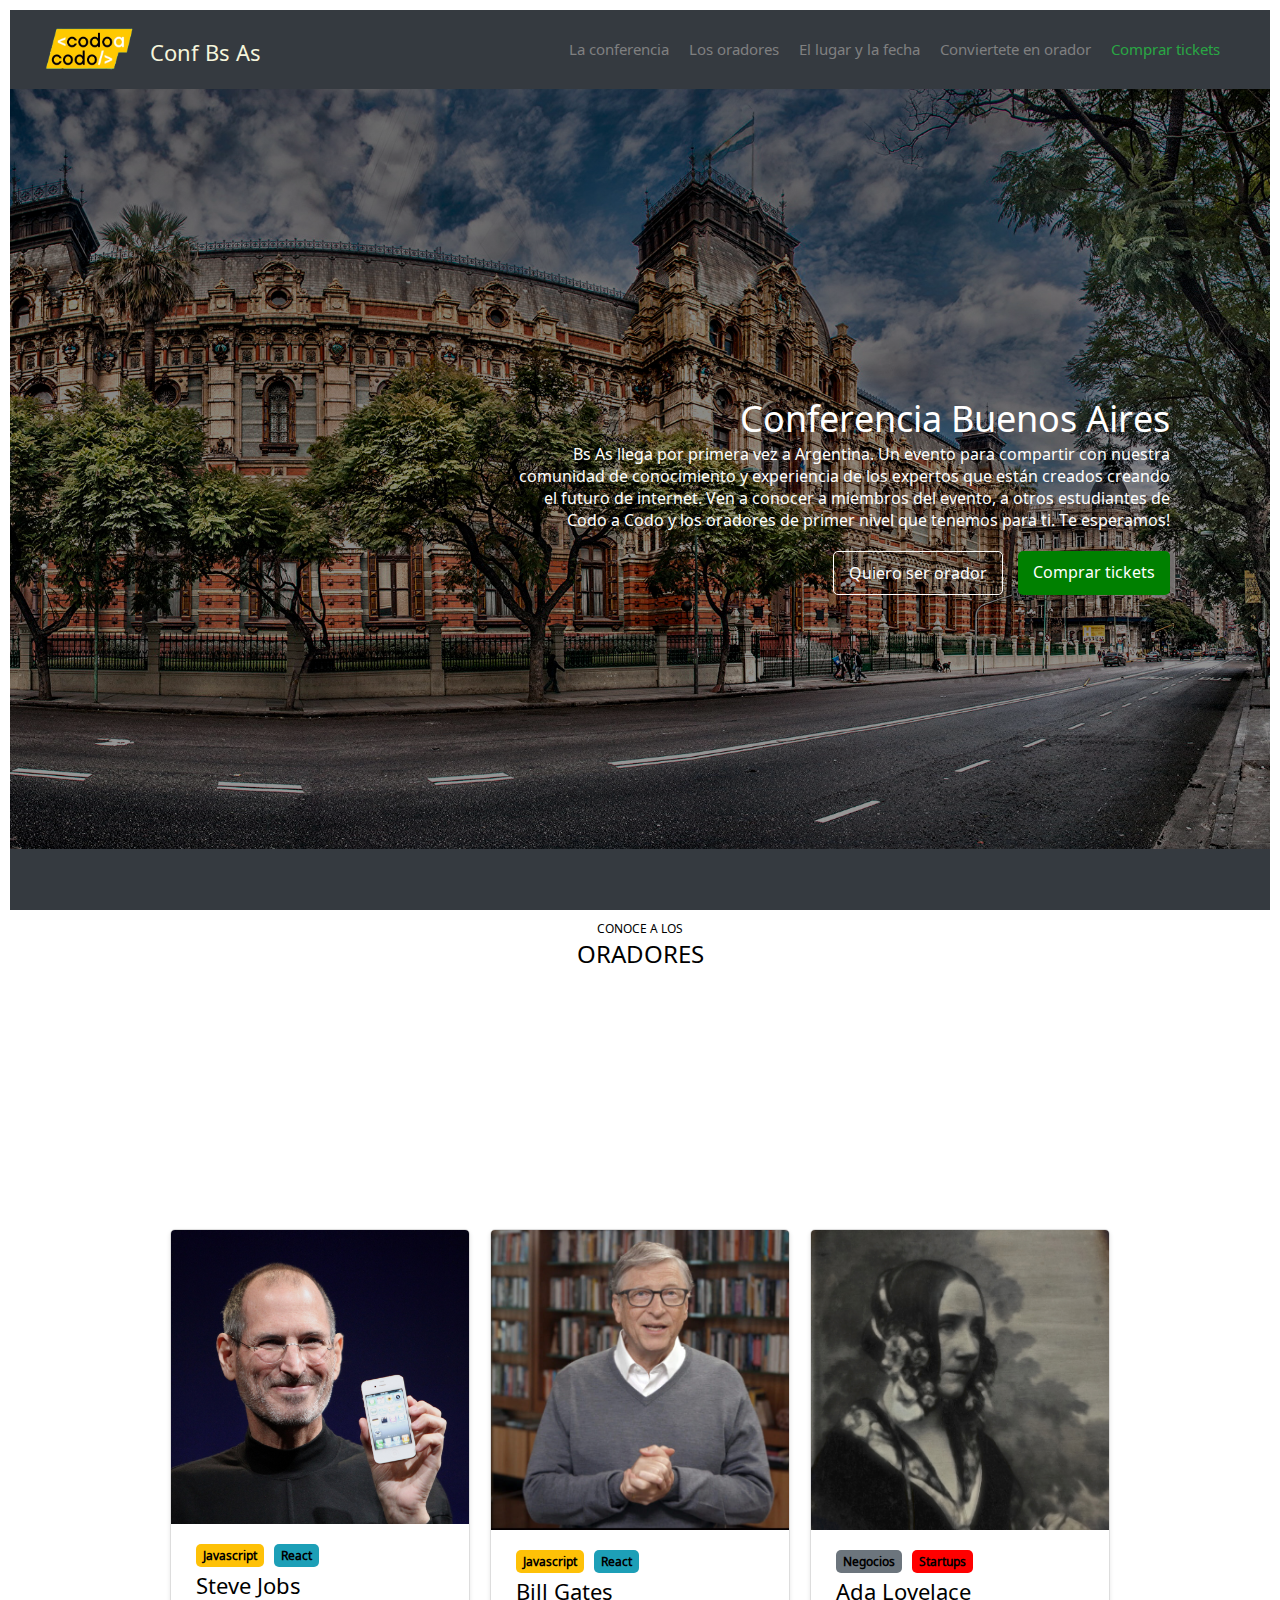
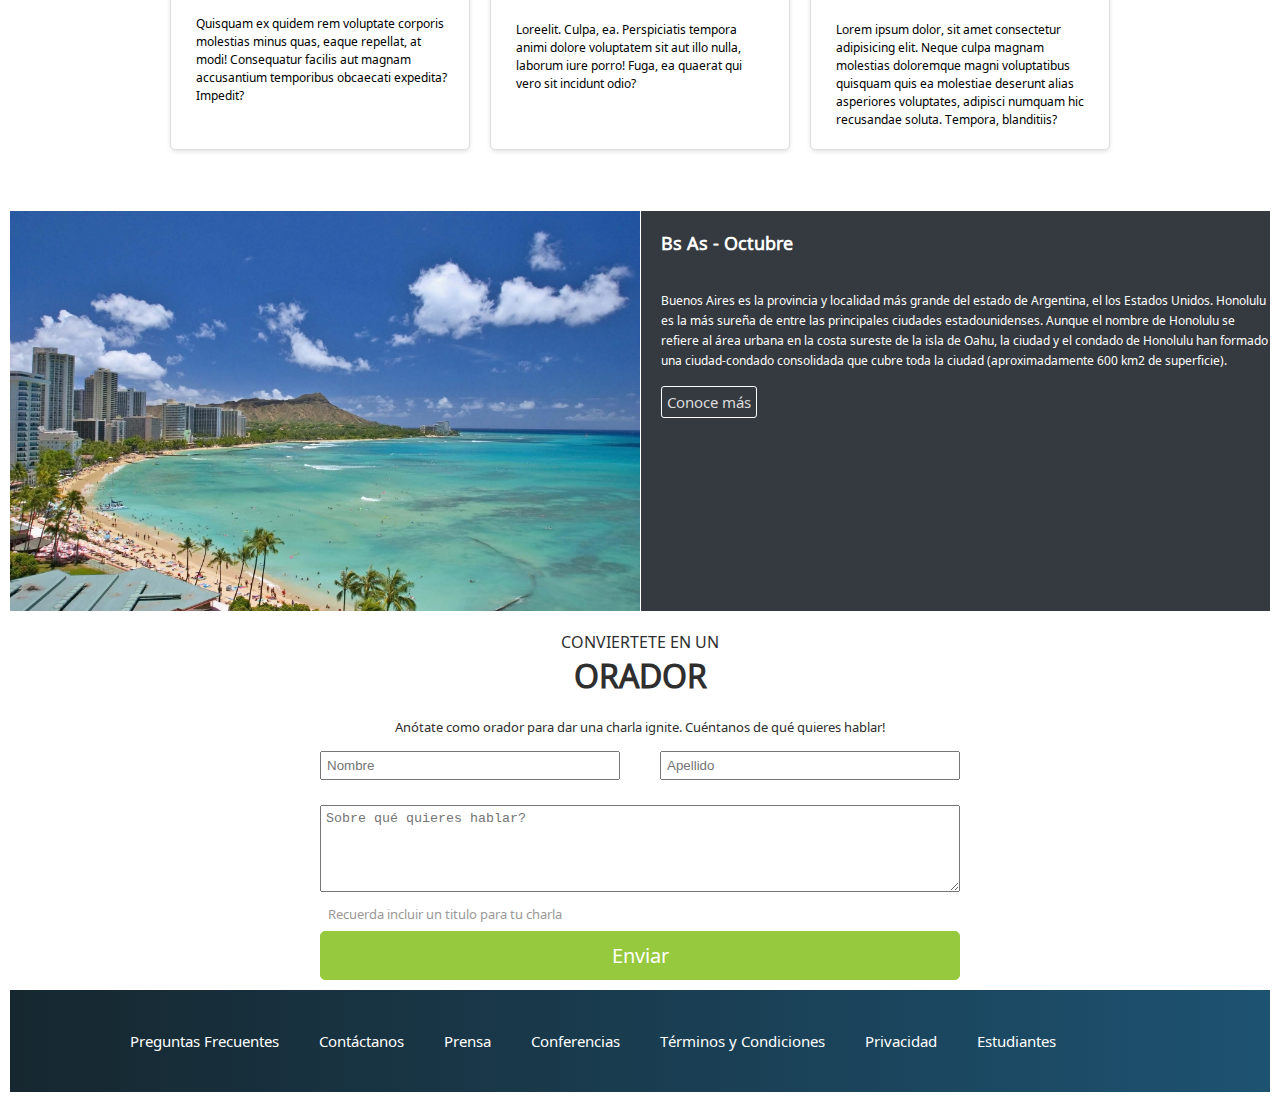
==== commit 5fbb9519: "commit 301023" ====
--- a/index.html
+++ b/index.html
@@ -28,7 +28,7 @@
                     <li><a href="">Los oradores</a></li>
                     <li><a href="">El lugar y la fecha</a></li>
                     <li><a href="">Conviertete en orador</a></li>
-                    <li><a id="colorverde" href="">Comprar tickets</a></li>
+                    <li><a id="colorverde" href="../CAC-JAVA-Proyecto1/pages/tickets.html">Comprar tickets</a></li>
                 </ul>
             </nav>
         </div>
@@ -41,7 +41,7 @@
                 </p>
                 <div class="botones">
                     <a id="quieroserorador" href="">Quiero ser orador</a>
-                    <a id="comprartickets" href="">Comprar tickets</a>
+                    <a id="comprartickets" href="../CAC-JAVA-Proyecto1/pages/tickets.html">Comprar tickets</a>
                 </div>
                 
             </section>
--- a/styles2.css
+++ b/styles2.css
@@ -81,7 +81,7 @@
 
 }
 .encabezado2 {
-    background-image: linear-gradient(rgba(0, 0, 0, 0.5), rgba(0, 0, 0, 0.4)), url(../CAC-JAVA-Proyecto1/assets/img/ba1.jpg);
+    background-image: linear-gradient(rgba(0, 0, 0, 0.5), rgba(0, 0, 0, 0.4)), url(../assets/img/ba1.jpg);
     background-position: center;
     background-size: cover;
     background-repeat: no-repeat;
--- a/styles.css
+++ b/styles.css
@@ -86,7 +86,7 @@
 /*encabezado grande con la foto del palacio*/
 .encabezado2{
     
-    background-image: linear-gradient(rgba(0, 0, 0, 0.5), rgba(0, 0, 0, 0.4)), url(../CAC-JAVA-Proyecto1/assets/img/ba1.jpg);
+    background-image: linear-gradient(rgba(0, 0, 0, 0.5), rgba(0, 0, 0, 0.4)), url(../assets/img/ba1.jpg);
     background-position: center;
     background-size: cover;
     background-repeat: no-repeat;
